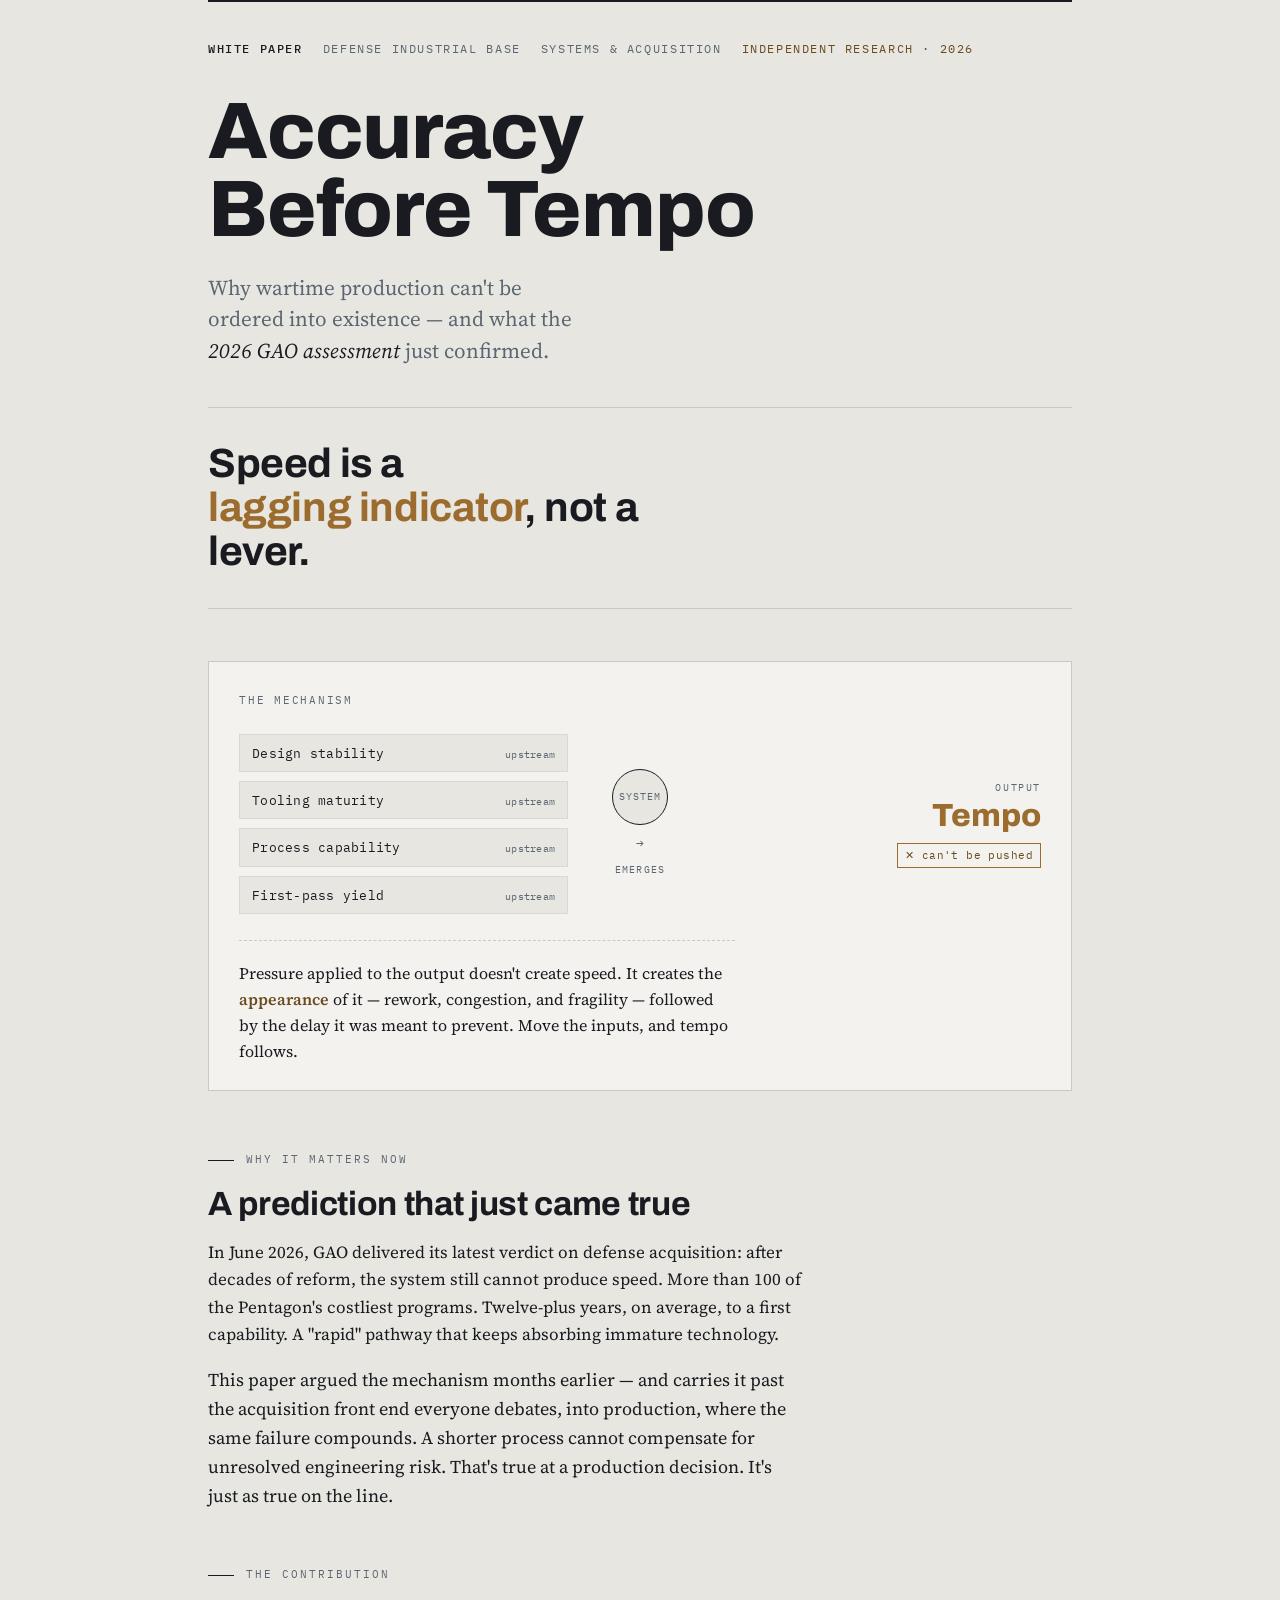
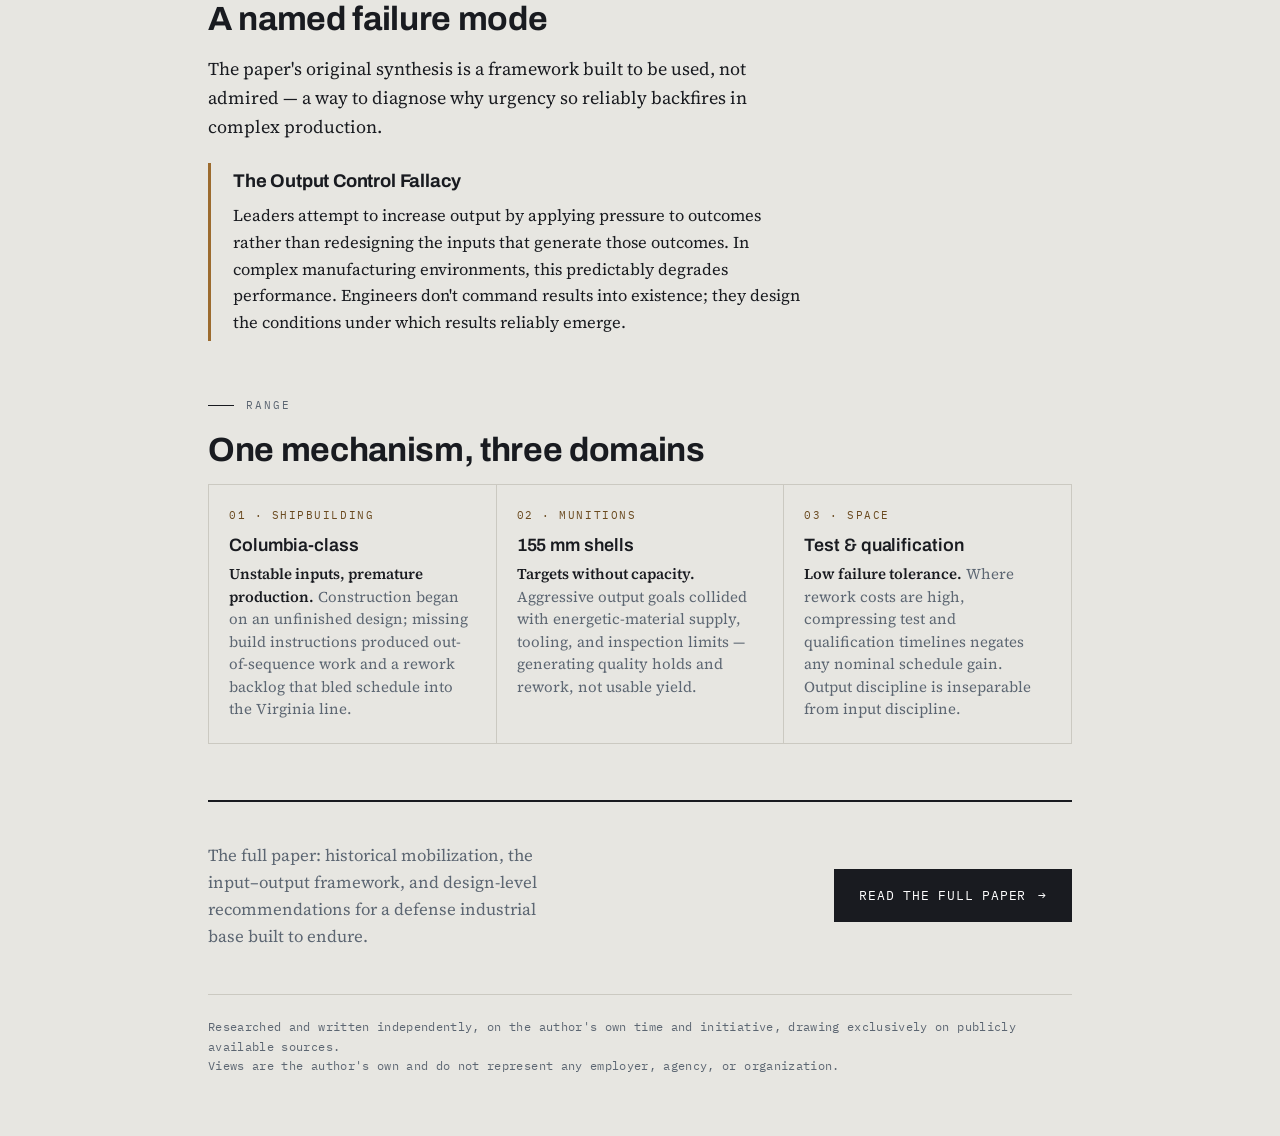
==== accuracy-before-tempo.html @ a7eb68f5 "Add "Accuracy Before Tempo" white paper - accuracy-before-tempo.html at repo root (accent rethemed t" ====
<!DOCTYPE html>
<html lang="en">
<head>
<meta charset="utf-8">
<meta name="viewport" content="width=device-width, initial-scale=1">
<title>Accuracy Before Tempo — Katherine Hathaway</title>
<link rel="preconnect" href="https://fonts.googleapis.com">
<link rel="preconnect" href="https://fonts.gstatic.com" crossorigin>
<link href="https://fonts.googleapis.com/css2?family=Archivo:wght@500;600;700;800&family=Source+Serif+4:ital,opsz,wght@0,8..60,400;0,8..60,500;1,8..60,400&family=IBM+Plex+Mono:wght@400;500&display=swap" rel="stylesheet">
<style>
  :root{
    /* Retheme here to match the rest of the portfolio */
    --ink:#191b20;        /* primary text */
    --steel:#5c6672;      /* secondary text */
    --paper:#e7e6e1;      /* page ground (cool drafting stock, not cream) */
    --panel:#f3f2ee;      /* raised surface */
    --line:#cbc9c1;       /* structural rules */
    --line-2:#dad8d1;
    --signal:#9c6b2e;     /* the one reading that matters */
    --signal-ink:#6a4a1f;

    --display:'Archivo', system-ui, sans-serif;
    --serif:'Source Serif 4', Georgia, serif;
    --mono:'IBM Plex Mono', ui-monospace, monospace;

    --wrap:920px;
  }

  *{box-sizing:border-box}
  html{-webkit-text-size-adjust:100%}
  body{
    margin:0;
    background:var(--paper);
    color:var(--ink);
    font-family:var(--serif);
    font-size:18px;
    line-height:1.62;
    -webkit-font-smoothing:antialiased;
  }
  ::selection{background:var(--signal);color:#fff}
  a{color:inherit}

  .sheet{max-width:var(--wrap);margin:0 auto;padding:0 28px}

  /* ---------- masthead ---------- */
  .top{
    padding:38px 0 0;
    border-top:2px solid var(--ink);
    margin-top:0;
  }
  .classline{
    font-family:var(--mono);
    font-size:11.5px;
    letter-spacing:.14em;
    text-transform:uppercase;
    color:var(--steel);
    display:flex;
    flex-wrap:wrap;
    gap:10px 20px;
    padding-bottom:26px;
  }
  .classline b{color:var(--ink);font-weight:500}
  .classline .sig{color:var(--signal-ink)}

  h1{
    font-family:var(--display);
    font-weight:800;
    font-size:clamp(2.7rem,7vw,5rem);
    line-height:.98;
    letter-spacing:-.015em;
    margin:.1em 0 .28em;
  }
  .dek{
    font-family:var(--serif);
    font-size:clamp(1.05rem,2.4vw,1.32rem);
    line-height:1.5;
    color:var(--steel);
    max-width:34ch;
    margin:0 0 40px;
  }
  .dek em{color:var(--ink);font-style:italic}

  /* ---------- thesis ---------- */
  .thesis{
    border-top:1px solid var(--line);
    border-bottom:1px solid var(--line);
    padding:34px 0;
    margin-bottom:52px;
  }
  .thesis p{
    font-family:var(--display);
    font-weight:700;
    font-size:clamp(1.5rem,4.3vw,2.55rem);
    line-height:1.08;
    letter-spacing:-.01em;
    margin:0;
    max-width:20ch;
  }
  .thesis .mark{
    color:var(--signal);
    position:relative;
    white-space:nowrap;
  }

  /* ---------- signature schematic ---------- */
  .schematic{
    background:var(--panel);
    border:1px solid var(--line);
    padding:30px 30px 26px;
    margin:0 0 60px;
  }
  .schematic .cap{
    font-family:var(--mono);
    font-size:11px;
    letter-spacing:.16em;
    text-transform:uppercase;
    color:var(--steel);
    margin:0 0 24px;
  }
  .flow{
    display:grid;
    grid-template-columns:1fr auto 1fr;
    align-items:center;
    gap:clamp(14px,4vw,44px);
  }
  .inputs{display:flex;flex-direction:column;gap:9px}
  .chip{
    font-family:var(--mono);
    font-size:12.5px;
    letter-spacing:.02em;
    color:var(--ink);
    padding:8px 12px;
    background:var(--paper);
    border:1px solid var(--line-2);
    display:flex;
    justify-content:space-between;
    align-items:baseline;
    gap:10px;
    opacity:0;
    transform:translateX(-8px);
    animation:slidein .5s ease forwards;
  }
  .chip span{color:var(--steel);font-size:10px}
  .chip:nth-child(1){animation-delay:.05s}
  .chip:nth-child(2){animation-delay:.13s}
  .chip:nth-child(3){animation-delay:.21s}
  .chip:nth-child(4){animation-delay:.29s}

  .node{display:flex;flex-direction:column;align-items:center;gap:8px}
  .node .glyph{
    width:56px;height:56px;border-radius:50%;
    border:1.5px solid var(--ink);
    display:grid;place-items:center;
    font-family:var(--mono);font-size:10px;letter-spacing:.1em;
    color:var(--steel);
    background:var(--paper);
  }
  .node .arrow{font-family:var(--mono);color:var(--steel);font-size:13px}
  .node .lbl{font-family:var(--mono);font-size:10px;letter-spacing:.12em;color:var(--steel);text-transform:uppercase}

  .output{
    justify-self:end;
    text-align:right;
    opacity:0;transform:translateX(8px);
    animation:slidein .5s ease .42s forwards;
  }
  .output .otag{font-family:var(--mono);font-size:10px;letter-spacing:.16em;text-transform:uppercase;color:var(--steel)}
  .output .oval{
    font-family:var(--display);font-weight:800;
    font-size:clamp(1.4rem,4vw,2rem);
    color:var(--signal);
    line-height:1;
    margin:4px 0 6px;
  }
  .output .lock{
    display:inline-block;
    font-family:var(--mono);font-size:10.5px;letter-spacing:.04em;
    color:var(--signal-ink);
    border:1px solid var(--signal);
    padding:3px 7px;
  }
  .schematic .read{
    margin:26px 0 0;
    padding-top:20px;
    border-top:1px dashed var(--line);
    font-family:var(--serif);
    font-size:16px;
    color:var(--ink);
    max-width:62ch;
  }
  .schematic .read b{color:var(--signal-ink);font-weight:600}

  /* ---------- prose sections ---------- */
  section{margin-bottom:56px}
  .eyebrow{
    font-family:var(--mono);
    font-size:11px;
    letter-spacing:.18em;
    text-transform:uppercase;
    color:var(--steel);
    display:flex;align-items:center;gap:12px;
    margin:0 0 18px;
  }
  .eyebrow::before{content:"";width:26px;height:1px;background:var(--ink)}
  h2{
    font-family:var(--display);
    font-weight:700;
    font-size:clamp(1.5rem,3.6vw,2.1rem);
    line-height:1.06;
    letter-spacing:-.01em;
    margin:0 0 16px;
  }
  p.body{margin:0 0 16px;max-width:66ch}
  p.body:last-child{margin-bottom:0}
  .lede{font-size:1.06rem}

  /* framework callout */
  .frame{
    border-left:3px solid var(--signal);
    padding:4px 0 4px 22px;
    margin:22px 0 0;
    max-width:66ch;
  }
  .frame .term{
    font-family:var(--display);font-weight:700;font-size:1.15rem;
    letter-spacing:-.01em;margin:0 0 6px;
  }
  .frame p{margin:0;font-size:16.5px;color:var(--ink)}

  /* range cards */
  .range{
    display:grid;
    grid-template-columns:repeat(3,1fr);
    gap:1px;
    background:var(--line);
    border:1px solid var(--line);
  }
  .case{background:var(--paper);padding:22px 20px}
  .case .n{font-family:var(--mono);font-size:11px;letter-spacing:.14em;color:var(--signal-ink);text-transform:uppercase}
  .case h3{
    font-family:var(--display);font-weight:600;font-size:1.12rem;
    letter-spacing:-.005em;margin:10px 0 8px;line-height:1.12;
  }
  .case p{margin:0;font-size:15px;line-height:1.5;color:var(--steel)}
  .case p b{color:var(--ink);font-weight:600}

  /* ---------- cta ---------- */
  .cta{
    border-top:2px solid var(--ink);
    padding:40px 0 0;
    display:flex;flex-wrap:wrap;gap:22px 30px;align-items:center;justify-content:space-between;
  }
  .cta .kicker{font-family:var(--serif);font-size:1.05rem;color:var(--steel);max-width:40ch;margin:0}
  .btn{
    font-family:var(--mono);
    font-size:13px;letter-spacing:.06em;text-transform:uppercase;
    color:#fff;background:var(--ink);
    text-decoration:none;
    padding:15px 24px;
    display:inline-flex;align-items:center;gap:12px;
    border:1.5px solid var(--ink);
    transition:background .18s ease,color .18s ease;
    white-space:nowrap;
  }
  .btn:hover,.btn:focus-visible{background:var(--signal);border-color:var(--signal);color:#fff}
  .btn .ar{transition:transform .18s ease}
  .btn:hover .ar{transform:translateX(4px)}

  footer{
    margin-top:44px;
    padding:22px 0 60px;
    border-top:1px solid var(--line);
    font-family:var(--mono);
    font-size:11.5px;
    letter-spacing:.03em;
    line-height:1.7;
    color:var(--steel);
  }

  a:focus-visible,.btn:focus-visible{outline:2px solid var(--signal);outline-offset:3px}

  @keyframes slidein{to{opacity:1;transform:none}}

  @media (max-width:680px){
    body{font-size:17px}
    .flow{grid-template-columns:1fr;gap:20px}
    .node{flex-direction:row;justify-content:center}
    .node .arrow{transform:rotate(90deg)}
    .output{justify-self:start;text-align:left}
    .range{grid-template-columns:1fr}
    .case{padding:20px 18px}
  }
  @media (prefers-reduced-motion:reduce){
    .chip,.output{animation:none;opacity:1;transform:none}
    .btn,.btn .ar{transition:none}
  }
</style>
</head>
<body>
<main class="sheet">

  <div class="top">
    <div class="classline">
      <span><b>White Paper</b></span>
      <span>Defense Industrial Base</span>
      <span>Systems &amp; Acquisition</span>
      <span class="sig">Independent Research · 2026</span>
    </div>

    <h1>Accuracy<br>Before Tempo</h1>
    <p class="dek">Why wartime production can't be ordered into existence — and what the <em>2026 GAO assessment</em> just confirmed.</p>
  </div>

  <div class="thesis">
    <p>Speed is a <span class="mark">lagging indicator</span>, not a lever.</p>
  </div>

  <!-- SIGNATURE: the input→output relationship, made literal -->
  <div class="schematic" aria-label="Diagram: outputs emerge from upstream inputs and cannot be pushed directly.">
    <p class="cap">The mechanism</p>
    <div class="flow">
      <div class="inputs">
        <div class="chip">Design stability <span>upstream</span></div>
        <div class="chip">Tooling maturity <span>upstream</span></div>
        <div class="chip">Process capability <span>upstream</span></div>
        <div class="chip">First-pass yield <span>upstream</span></div>
      </div>
      <div class="node" aria-hidden="true">
        <div class="glyph">SYSTEM</div>
        <div class="arrow">→</div>
        <div class="lbl">emerges</div>
      </div>
      <div class="output">
        <div class="otag">Output</div>
        <div class="oval">Tempo</div>
        <div class="lock">✕ can't be pushed</div>
      </div>
    </div>
    <p class="read">Pressure applied to the output doesn't create speed. It creates the <b>appearance</b> of it — rework, congestion, and fragility — followed by the delay it was meant to prevent. Move the inputs, and tempo follows.</p>
  </div>

  <section>
    <p class="eyebrow">Why it matters now</p>
    <h2>A prediction that just came true</h2>
    <p class="body lede">In June 2026, GAO delivered its latest verdict on defense acquisition: after decades of reform, the system still cannot produce speed. More than 100 of the Pentagon's costliest programs. Twelve-plus years, on average, to a first capability. A "rapid" pathway that keeps absorbing immature technology.</p>
    <p class="body">This paper argued the mechanism months earlier — and carries it past the acquisition front end everyone debates, into production, where the same failure compounds. A shorter process cannot compensate for unresolved engineering risk. That's true at a production decision. It's just as true on the line.</p>
  </section>

  <section>
    <p class="eyebrow">The contribution</p>
    <h2>A named failure mode</h2>
    <p class="body">The paper's original synthesis is a framework built to be used, not admired — a way to diagnose why urgency so reliably backfires in complex production.</p>
    <div class="frame">
      <p class="term">The Output Control Fallacy</p>
      <p>Leaders attempt to increase output by applying pressure to outcomes rather than redesigning the inputs that generate those outcomes. In complex manufacturing environments, this predictably degrades performance. Engineers don't command results into existence; they design the conditions under which results reliably emerge.</p>
    </div>
  </section>

  <section>
    <p class="eyebrow">Range</p>
    <h2>One mechanism, three domains</h2>
    <div class="range">
      <div class="case">
        <div class="n">01 · Shipbuilding</div>
        <h3>Columbia-class</h3>
        <p><b>Unstable inputs, premature production.</b> Construction began on an unfinished design; missing build instructions produced out-of-sequence work and a rework backlog that bled schedule into the Virginia line.</p>
      </div>
      <div class="case">
        <div class="n">02 · Munitions</div>
        <h3>155&nbsp;mm shells</h3>
        <p><b>Targets without capacity.</b> Aggressive output goals collided with energetic-material supply, tooling, and inspection limits — generating quality holds and rework, not usable yield.</p>
      </div>
      <div class="case">
        <div class="n">03 · Space</div>
        <h3>Test &amp; qualification</h3>
        <p><b>Low failure tolerance.</b> Where rework costs are high, compressing test and qualification timelines negates any nominal schedule gain. Output discipline is inseparable from input discipline.</p>
      </div>
    </div>
  </section>

  <div class="cta">
    <p class="kicker">The full paper: historical mobilization, the input–output framework, and design-level recommendations for a defense industrial base built to endure.</p>
    <!-- Point this at your hosted PDF or the LinkedIn article -->
    <a class="btn" href="#" target="_blank" rel="noopener">Read the full paper <span class="ar">→</span></a>
  </div>

  <footer>
    Researched and written independently, on the author's own time and initiative, drawing exclusively on publicly available sources.<br>
    Views are the author's own and do not represent any employer, agency, or organization.
  </footer>

</main>
</body>
</html>
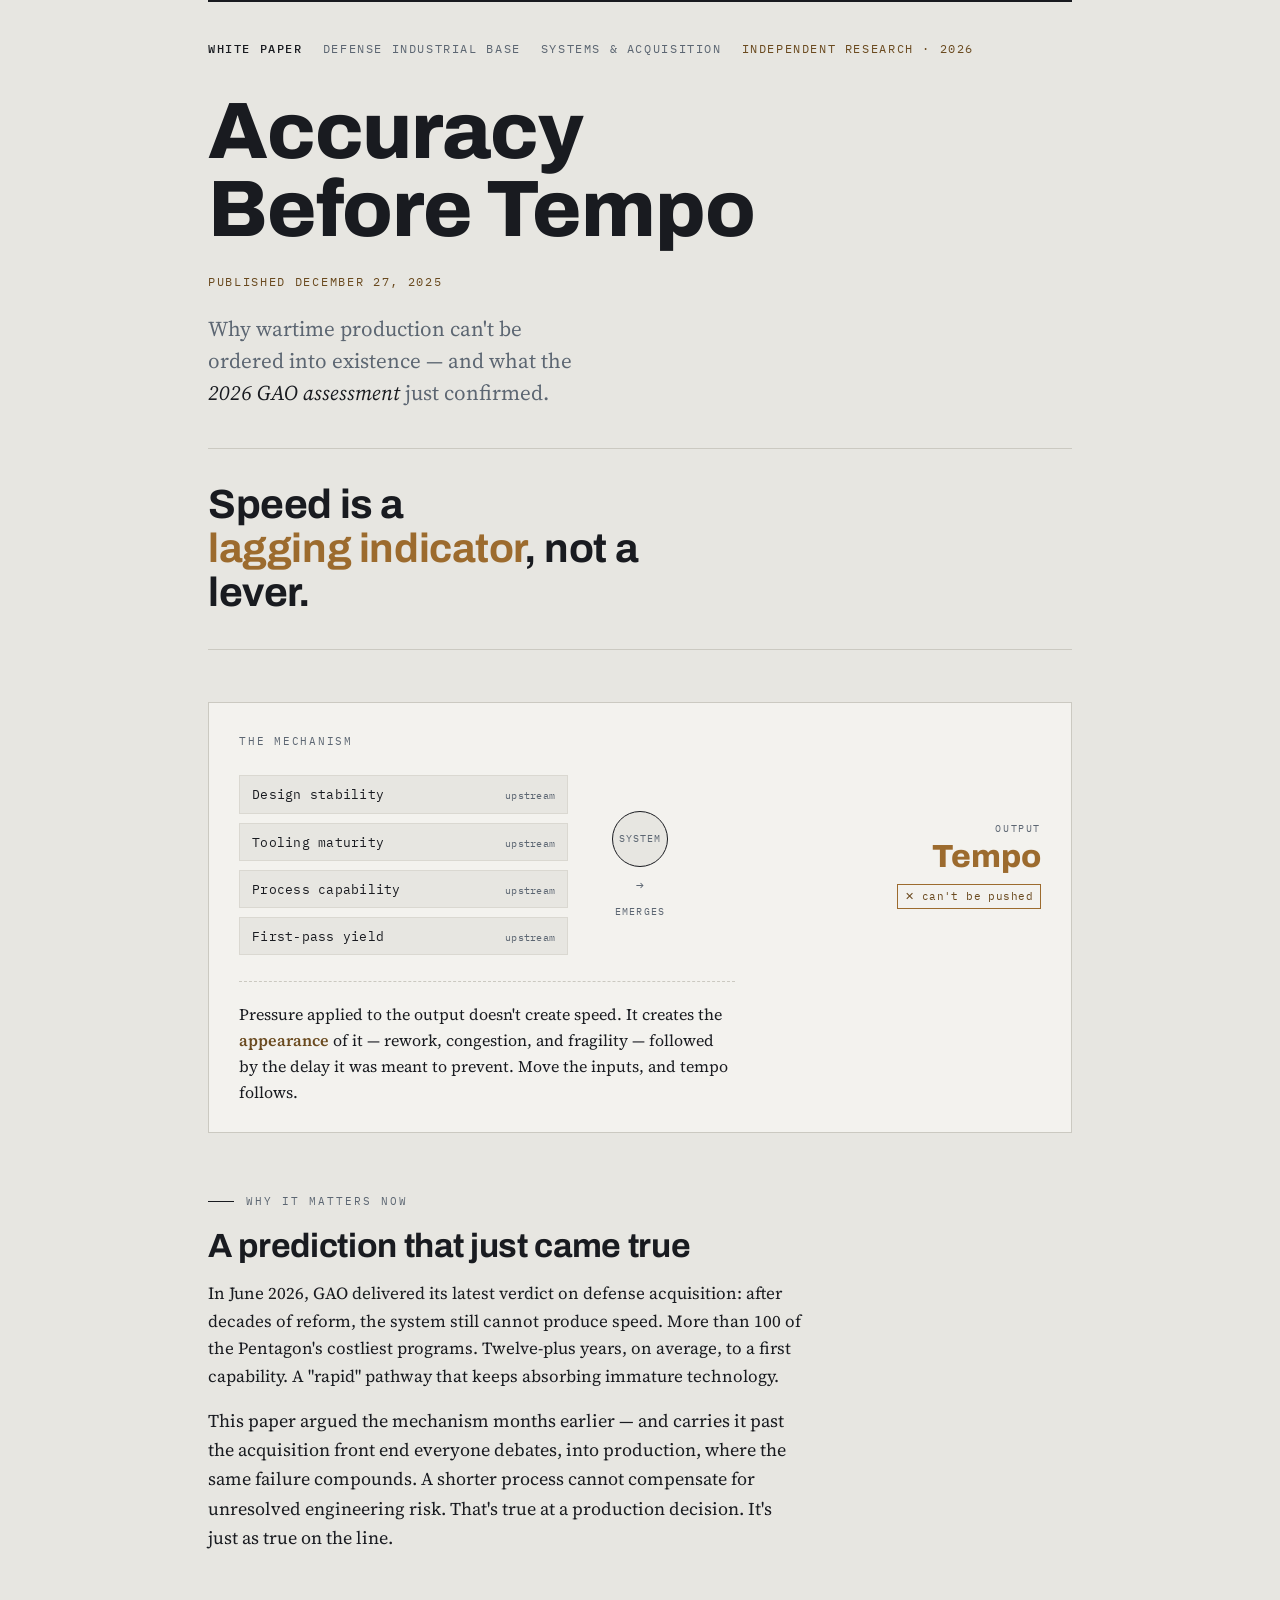
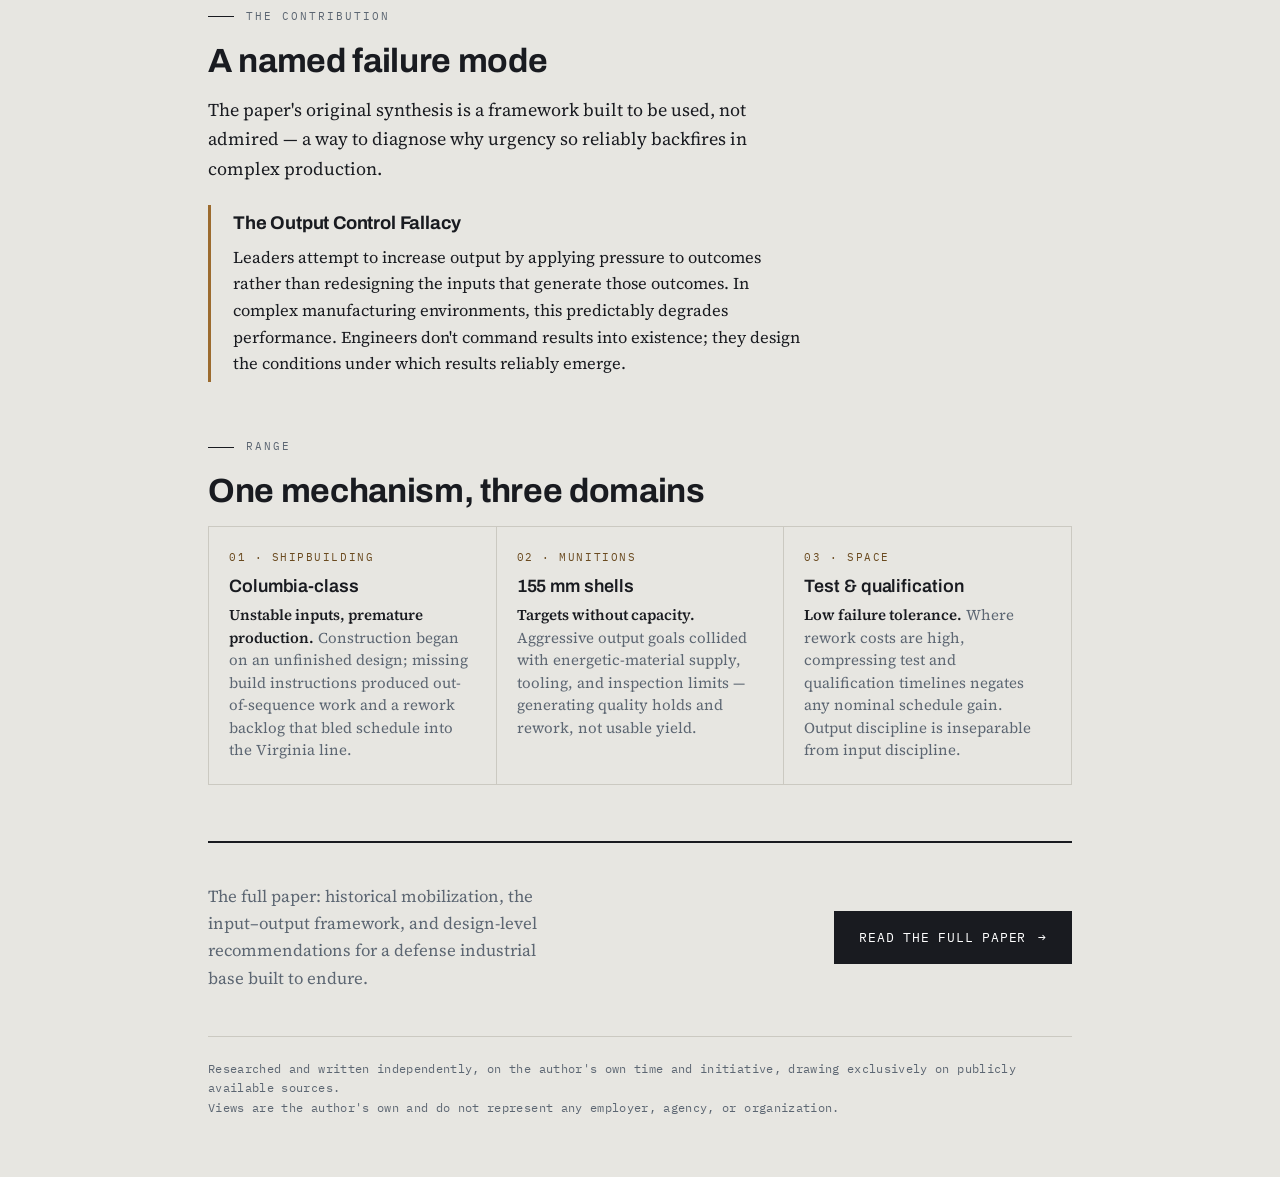
==== commit ce5a7b04: "Accuracy Before Tempo: swap in dated PDF + show publication date - Accuracy_Before_Tempo.pdf -> new " ====
--- a/accuracy-before-tempo.html
+++ b/accuracy-before-tempo.html
@@ -4,6 +4,16 @@
 <meta charset="utf-8">
 <meta name="viewport" content="width=device-width, initial-scale=1">
 <title>Accuracy Before Tempo — Katherine Hathaway</title>
+<script type="application/ld+json">
+{
+  "@context": "https://schema.org",
+  "@type": "ScholarlyArticle",
+  "headline": "Accuracy Before Tempo: Designing Industrial Scale, Resilience, and Adaptability for Wartime Production",
+  "datePublished": "2025-12-27",
+  "author": { "@type": "Person", "name": "Katherine Hathaway", "@id": "https://katherinehathaway.netlify.app/#person" },
+  "url": "https://katherinehathaway.netlify.app/accuracy-before-tempo"
+}
+</script>
 <link rel="preconnect" href="https://fonts.googleapis.com">
 <link rel="preconnect" href="https://fonts.gstatic.com" crossorigin>
 <link href="https://fonts.googleapis.com/css2?family=Archivo:wght@500;600;700;800&family=Source+Serif+4:ital,opsz,wght@0,8..60,400;0,8..60,500;1,8..60,400&family=IBM+Plex+Mono:wght@400;500&display=swap" rel="stylesheet">
@@ -79,6 +89,14 @@
     margin:0 0 40px;
   }
   .dek em{color:var(--ink);font-style:italic}
+  .dateline{
+    font-family:var(--mono);
+    font-size:12px;
+    letter-spacing:.14em;
+    text-transform:uppercase;
+    color:var(--signal-ink);
+    margin:0 0 22px;
+  }
 
   /* ---------- thesis ---------- */
   .thesis{
@@ -308,6 +326,7 @@
     </div>
 
     <h1>Accuracy<br>Before Tempo</h1>
+    <p class="dateline">Published December 27, 2025</p>
     <p class="dek">Why wartime production can't be ordered into existence — and what the <em>2026 GAO assessment</em> just confirmed.</p>
   </div>
 
@@ -381,7 +400,7 @@
   <div class="cta">
     <p class="kicker">The full paper: historical mobilization, the input–output framework, and design-level recommendations for a defense industrial base built to endure.</p>
     <!-- Point this at your hosted PDF or the LinkedIn article -->
-    <a class="btn" href="#" target="_blank" rel="noopener">Read the full paper <span class="ar">→</span></a>
+    <a class="btn" href="/Accuracy_Before_Tempo.pdf" target="_blank" rel="noopener">Read the full paper <span class="ar">→</span></a>
   </div>
 
   <footer>
